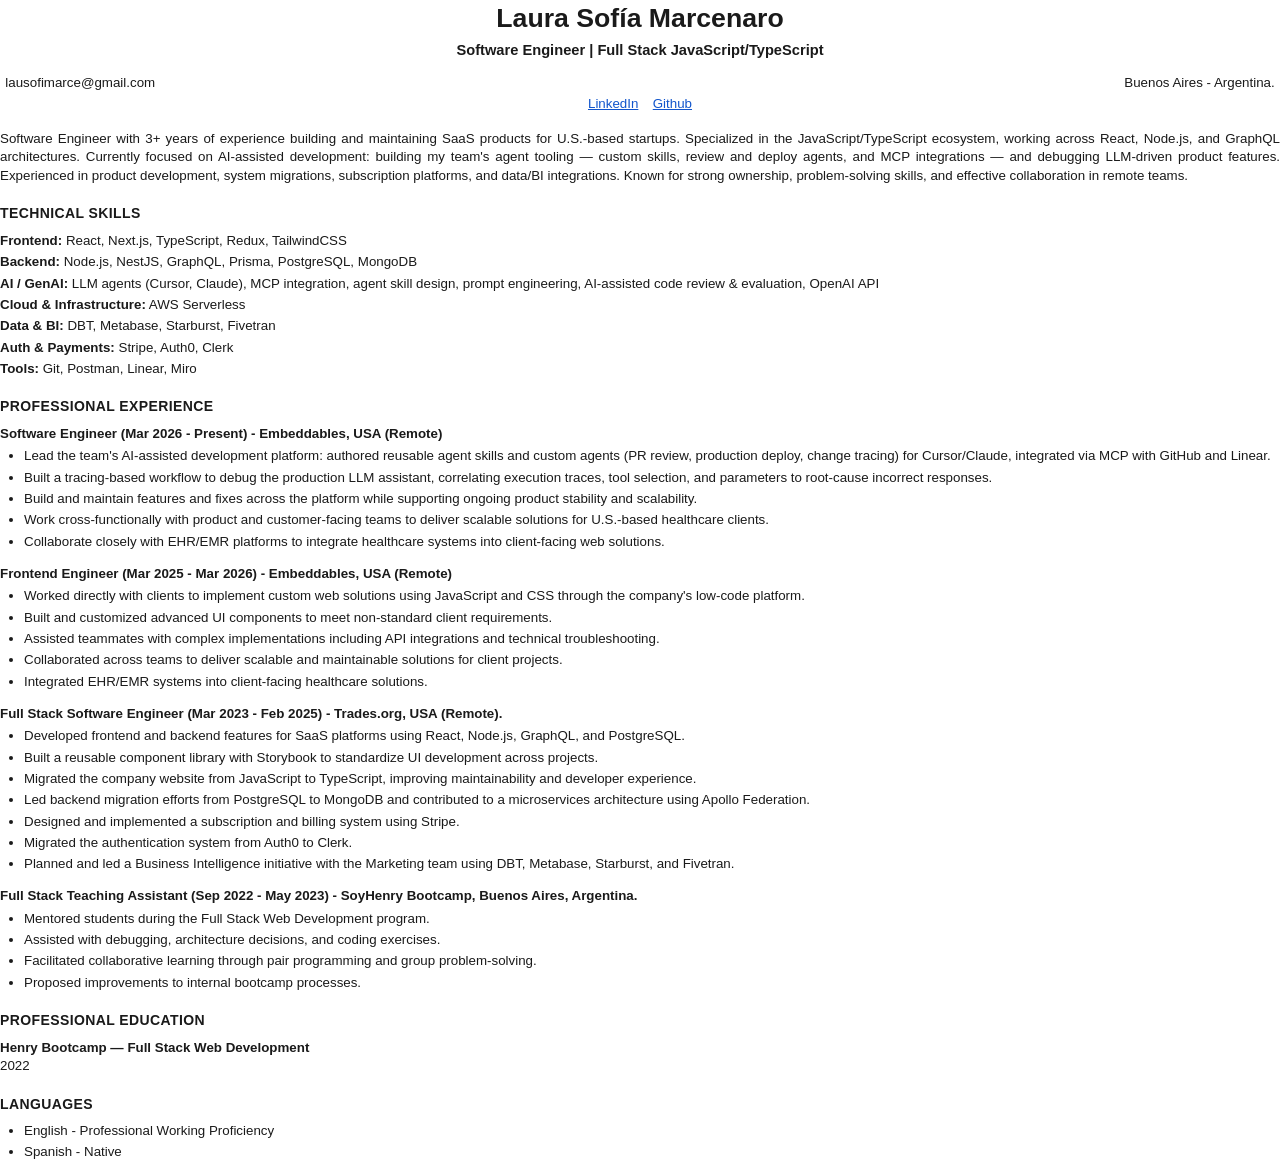
==== assets/cv-src/cv-en.html @ de094aa5 "Update CVs to surface AI-assisted development work Rebuild both CV PDFs from new HTML sources (asset" ====
<!DOCTYPE html>
<html lang="en">
<head>
<meta charset="utf-8">
<title>Laura Sofía Marcenaro — CV</title>
<style>
  @page { size: A4; margin: 18mm 16mm; }
  * { box-sizing: border-box; }
  body {
    font-family: Arial, Helvetica, sans-serif;
    font-size: 10pt;
    line-height: 1.4;
    color: #1a1a1a;
    margin: 0;
  }
  h1 {
    text-align: center;
    font-size: 20pt;
    margin: 0 0 2pt;
  }
  .subtitle {
    text-align: center;
    font-weight: bold;
    font-size: 11pt;
    margin: 0 0 10pt;
  }
  .contact {
    display: flex;
    justify-content: space-between;
    font-size: 10pt;
    margin: 0 4pt;
  }
  .links {
    text-align: center;
    margin: 2pt 0 12pt;
  }
  .links a { color: #1155cc; text-decoration: underline; margin: 0 4pt; }
  .summary { text-align: justify; margin: 0 0 14pt; }
  h2 {
    font-size: 10.5pt;
    text-transform: uppercase;
    letter-spacing: 0.3pt;
    margin: 14pt 0 6pt;
  }
  .skills p { margin: 0 0 2pt; }
  .job { margin: 0 0 10pt; }
  .job-title { font-weight: bold; margin: 0 0 3pt; }
  ul { margin: 0; padding-left: 18pt; }
  li { margin: 0 0 2pt; }
  .edu p { margin: 0; }
  .tight { page-break-inside: avoid; }
</style>
</head>
<body>

  <h1>Laura Sofía Marcenaro</h1>
  <div class="subtitle">Software Engineer | Full Stack JavaScript/TypeScript</div>

  <div class="contact">
    <span>lausofimarce@gmail.com</span>
    <span>Buenos Aires - Argentina.</span>
  </div>
  <div class="links">
    <a href="https://www.linkedin.com/in/laura-marcenaro/">LinkedIn</a>
    <a href="https://github.com/Azrux">Github</a>
  </div>

  <p class="summary">
    Software Engineer with 3+ years of experience building and maintaining SaaS products for U.S.-based startups.
    Specialized in the JavaScript/TypeScript ecosystem, working across React, Node.js, and GraphQL architectures.
    Currently focused on AI-assisted development: building my team's agent tooling &mdash; custom skills, review and
    deploy agents, and MCP integrations &mdash; and debugging LLM-driven product features. Experienced in product
    development, system migrations, subscription platforms, and data/BI integrations. Known for strong ownership,
    problem-solving skills, and effective collaboration in remote teams.
  </p>

  <h2>Technical Skills</h2>
  <div class="skills">
    <p><b>Frontend:</b> React, Next.js, TypeScript, Redux, TailwindCSS</p>
    <p><b>Backend:</b> Node.js, NestJS, GraphQL, Prisma, PostgreSQL, MongoDB</p>
    <p><b>AI / GenAI:</b> LLM agents (Cursor, Claude), MCP integration, agent skill design, prompt engineering, AI-assisted code review &amp; evaluation, OpenAI API</p>
    <p><b>Cloud &amp; Infrastructure:</b> AWS Serverless</p>
    <p><b>Data &amp; BI:</b> DBT, Metabase, Starburst, Fivetran</p>
    <p><b>Auth &amp; Payments:</b> Stripe, Auth0, Clerk</p>
    <p><b>Tools:</b> Git, Postman, Linear, Miro</p>
  </div>

  <h2>Professional Experience</h2>

  <div class="job">
    <p class="job-title">Software Engineer (Mar 2026 - Present) - Embeddables, USA (Remote)</p>
    <ul>
      <li>Lead the team's AI-assisted development platform: authored reusable agent skills and custom agents
        (PR review, production deploy, change tracing) for Cursor/Claude, integrated via MCP with GitHub and Linear.</li>
      <li>Built a tracing-based workflow to debug the production LLM assistant, correlating execution traces,
        tool selection, and parameters to root-cause incorrect responses.</li>
      <li>Build and maintain features and fixes across the platform while supporting ongoing product stability and scalability.</li>
      <li>Work cross-functionally with product and customer-facing teams to deliver scalable solutions for U.S.-based healthcare clients.</li>
      <li>Collaborate closely with EHR/EMR platforms to integrate healthcare systems into client-facing web solutions.</li>
    </ul>
  </div>

  <div class="job">
    <p class="job-title">Frontend Engineer (Mar 2025 - Mar 2026) - Embeddables, USA (Remote)</p>
    <ul>
      <li>Worked directly with clients to implement custom web solutions using JavaScript and CSS through the company's low-code platform.</li>
      <li>Built and customized advanced UI components to meet non-standard client requirements.</li>
      <li>Assisted teammates with complex implementations including API integrations and technical troubleshooting.</li>
      <li>Collaborated across teams to deliver scalable and maintainable solutions for client projects.</li>
      <li>Integrated EHR/EMR systems into client-facing healthcare solutions.</li>
    </ul>
  </div>

  <div class="job">
    <p class="job-title">Full Stack Software Engineer (Mar 2023 - Feb 2025) - Trades.org, USA (Remote).</p>
    <ul>
      <li>Developed frontend and backend features for SaaS platforms using React, Node.js, GraphQL, and PostgreSQL.</li>
      <li>Built a reusable component library with Storybook to standardize UI development across projects.</li>
      <li>Migrated the company website from JavaScript to TypeScript, improving maintainability and developer experience.</li>
      <li>Led backend migration efforts from PostgreSQL to MongoDB and contributed to a microservices architecture using Apollo Federation.</li>
      <li>Designed and implemented a subscription and billing system using Stripe.</li>
      <li>Migrated the authentication system from Auth0 to Clerk.</li>
      <li>Planned and led a Business Intelligence initiative with the Marketing team using DBT, Metabase, Starburst, and Fivetran.</li>
    </ul>
  </div>

  <div class="job tight">
    <p class="job-title">Full Stack Teaching Assistant (Sep 2022 - May 2023) - SoyHenry Bootcamp, Buenos Aires, Argentina.</p>
    <ul>
      <li>Mentored students during the Full Stack Web Development program.</li>
      <li>Assisted with debugging, architecture decisions, and coding exercises.</li>
      <li>Facilitated collaborative learning through pair programming and group problem-solving.</li>
      <li>Proposed improvements to internal bootcamp processes.</li>
    </ul>
  </div>

  <div class="tight">
    <h2>Professional Education</h2>
    <div class="edu">
      <p><b>Henry Bootcamp — Full Stack Web Development</b></p>
      <p>2022</p>
    </div>

    <h2>Languages</h2>
    <ul>
      <li>English - Professional Working Proficiency</li>
      <li>Spanish - Native</li>
    </ul>
  </div>

</body>
</html>
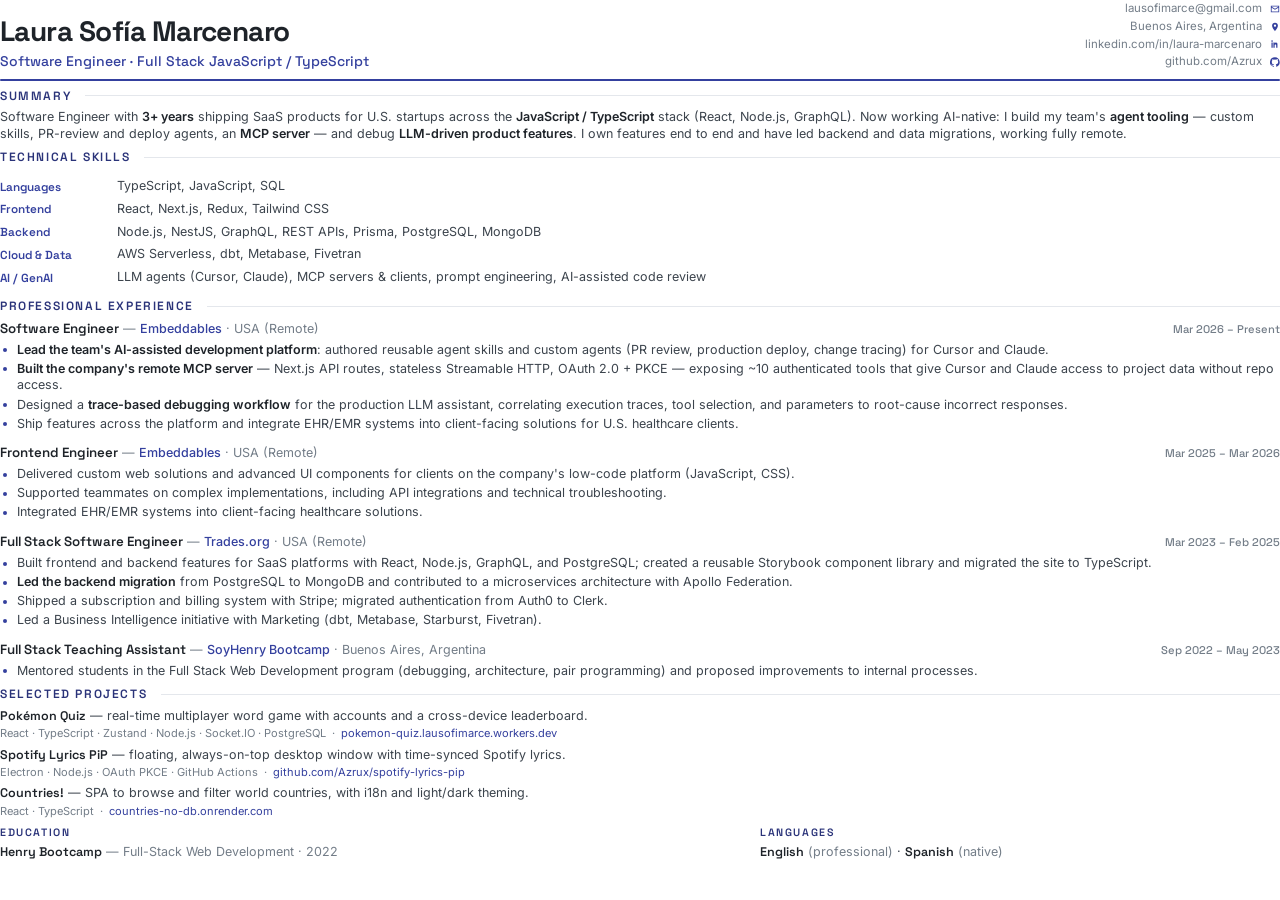
==== commit 3e2756e7: "Redesign CV: indigo one-pager, MCP server, clickable links - Rebuild cv-en/cv-es as a single-page A4" ====
--- a/assets/cv-src/cv-en.html
+++ b/assets/cv-src/cv-en.html
@@ -4,149 +4,326 @@
 <meta charset="utf-8">
 <title>Laura Sofía Marcenaro — CV</title>
 <style>
-  @page { size: A4; margin: 18mm 16mm; }
+  @import url('https://fonts.googleapis.com/css2?family=Space+Grotesk:wght@400;500;600;700&family=Inter:wght@400;500;600&display=swap');
+
+  :root {
+    --ink:        #1e2329;
+    --soft:       #3c444d;
+    --muted:      #737d88;
+    --accent:     #34409e;   /* indigo */
+    --accent-ink: #2a3379;
+    --tint:       #eef0fb;
+    --rule:       #e4e7ec;
+    --page:       #ffffff;
+  }
+
+  @page { size: A4; margin: 10mm 13mm; }
   * { box-sizing: border-box; }
+  html, body { margin: 0; padding: 0; }
   body {
-    font-family: Arial, Helvetica, sans-serif;
-    font-size: 10pt;
-    line-height: 1.4;
-    color: #1a1a1a;
-    margin: 0;
-  }
-  h1 {
-    text-align: center;
-    font-size: 20pt;
-    margin: 0 0 2pt;
-  }
-  .subtitle {
-    text-align: center;
-    font-weight: bold;
-    font-size: 11pt;
-    margin: 0 0 10pt;
-  }
-  .contact {
+    font-family: 'Inter', Arial, sans-serif;
+    font-size: 9.4pt;
+    line-height: 1.34;
+    color: var(--soft);
+    background: var(--page);
+    -webkit-print-color-adjust: exact;
+    print-color-adjust: exact;
+  }
+  a { color: inherit; text-decoration: none; }
+
+  /* ------------------------------------------------ masthead */
+  .masthead {
     display: flex;
     justify-content: space-between;
+    align-items: flex-end;
+    gap: 28pt;
+  }
+  .name {
+    font-family: 'Space Grotesk', sans-serif;
+    font-weight: 700;
+    font-size: 21pt;
+    letter-spacing: -0.4pt;
+    color: var(--ink);
+    margin: 0;
+    line-height: 1.1;
+    white-space: nowrap;
+  }
+  .role {
+    font-family: 'Space Grotesk', sans-serif;
+    font-weight: 500;
+    font-size: 10.5pt;
+    color: var(--accent);
+    margin-top: 4pt;
+  }
+  .contact {
+    text-align: right;
+    font-size: 8.6pt;
+    color: var(--muted);
+    line-height: 1.55;
+    white-space: nowrap;
+  }
+  .contact div { display: flex; align-items: center; justify-content: flex-end; gap: 6pt; }
+  .contact svg { width: 10px; height: 10px; fill: var(--accent); flex: none; }
+  .contact a { display: inline-flex; align-items: center; gap: 6pt; color: inherit; text-decoration: none; }
+
+  .divider {
+    height: 1.5pt;
+    background: var(--accent);
+    border: 0;
+    border-radius: 2pt;
+    margin: 6pt 0 0;
+  }
+
+  /* ------------------------------------------------ sections */
+  section { margin-top: 5pt; }
+  .sec-head {
+    display: flex;
+    align-items: center;
+    gap: 10pt;
+    margin-bottom: 4pt;
+  }
+  .sec-head h2 {
+    font-family: 'Space Grotesk', sans-serif;
+    font-size: 9pt;
+    font-weight: 600;
+    text-transform: uppercase;
+    letter-spacing: 1.2pt;
+    color: var(--accent-ink);
+    margin: 0;
+    flex: none;
+  }
+  .sec-head::after {
+    content: "";
+    flex: 1;
+    height: 1px;
+    background: var(--rule);
+  }
+
+  .summary { margin: 0; }
+  .summary b { color: var(--ink); font-weight: 600; }
+
+  /* ------------------------------------------------ skills */
+  .skills {
+    display: grid;
+    grid-template-columns: 74pt 1fr;
+    gap: 4.5pt 14pt;
+  }
+  .skills dt {
+    font-family: 'Space Grotesk', sans-serif;
+    font-weight: 600;
+    font-size: 8.8pt;
+    color: var(--accent);
+    padding-top: 0.5pt;
+  }
+  .skills dd { margin: 0; color: var(--soft); }
+
+  /* ------------------------------------------------ experience */
+  .job { margin-bottom: 9pt; page-break-inside: avoid; }
+  .job:last-child { margin-bottom: 0; }
+  .job-head {
+    display: flex;
+    justify-content: space-between;
+    align-items: baseline;
+    gap: 14pt;
+    margin-bottom: 1pt;
+  }
+  .job-title {
+    font-family: 'Space Grotesk', sans-serif;
+    font-weight: 600;
     font-size: 10pt;
-    margin: 0 4pt;
-  }
-  .links {
-    text-align: center;
-    margin: 2pt 0 12pt;
-  }
-  .links a { color: #1155cc; text-decoration: underline; margin: 0 4pt; }
-  .summary { text-align: justify; margin: 0 0 14pt; }
-  h2 {
-    font-size: 10.5pt;
+    color: var(--ink);
+  }
+  .job-org { color: var(--muted); font-weight: 400; }
+  .job-org b { color: var(--accent); font-weight: 500; }
+  .job-dates {
+    font-family: 'Space Grotesk', sans-serif;
+    font-size: 8.4pt;
+    font-weight: 500;
+    color: var(--muted);
+    white-space: nowrap;
+  }
+  ul { margin: 3pt 0 0; padding-left: 0; list-style: none; }
+  li {
+    position: relative;
+    padding-left: 13pt;
+    margin-bottom: 1.7pt;
+    color: var(--soft);
+  }
+  li:last-child { margin-bottom: 0; }
+  li::before {
+    content: "";
+    position: absolute;
+    left: 2pt;
+    top: 5pt;
+    width: 3pt;
+    height: 3pt;
+    background: var(--accent);
+    border-radius: 50%;
+  }
+  li b { color: var(--ink); font-weight: 600; }
+
+  /* ------------------------------------------------ projects */
+  .projects { display: flex; flex-direction: column; gap: 4pt; }
+  .project { page-break-inside: avoid; }
+  .project-name {
+    font-family: 'Space Grotesk', sans-serif;
+    font-weight: 600;
+    color: var(--ink);
+  }
+  .project-desc { color: var(--soft); }
+  .project-meta {
+    font-size: 8.3pt;
+    color: var(--muted);
+    margin-top: 1.5pt;
+  }
+  .project-meta a { color: var(--accent); }
+
+  /* ------------------------------------------------ footer grid */
+  .footer-grid {
+    display: grid;
+    grid-template-columns: 1.4fr 1fr;
+    gap: 24pt;
+  }
+  .fg-line { color: var(--soft); }
+  .fg-label {
+    font-family: 'Space Grotesk', sans-serif;
+    font-size: 8pt;
+    font-weight: 600;
     text-transform: uppercase;
-    letter-spacing: 0.3pt;
-    margin: 14pt 0 6pt;
-  }
-  .skills p { margin: 0 0 2pt; }
-  .job { margin: 0 0 10pt; }
-  .job-title { font-weight: bold; margin: 0 0 3pt; }
-  ul { margin: 0; padding-left: 18pt; }
-  li { margin: 0 0 2pt; }
-  .edu p { margin: 0; }
-  .tight { page-break-inside: avoid; }
+    letter-spacing: 1.2pt;
+    color: var(--accent-ink);
+    display: block;
+    margin-bottom: 3pt;
+  }
+  .fg-line b { font-family: 'Space Grotesk', sans-serif; color: var(--ink); font-weight: 600; }
+  .fg-line .dim { color: var(--muted); }
 </style>
 </head>
 <body>
 
-  <h1>Laura Sofía Marcenaro</h1>
-  <div class="subtitle">Software Engineer | Full Stack JavaScript/TypeScript</div>
-
-  <div class="contact">
-    <span>lausofimarce@gmail.com</span>
-    <span>Buenos Aires - Argentina.</span>
-  </div>
-  <div class="links">
-    <a href="https://www.linkedin.com/in/laura-marcenaro/">LinkedIn</a>
-    <a href="https://github.com/Azrux">Github</a>
-  </div>
-
-  <p class="summary">
-    Software Engineer with 3+ years of experience building and maintaining SaaS products for U.S.-based startups.
-    Specialized in the JavaScript/TypeScript ecosystem, working across React, Node.js, and GraphQL architectures.
-    Currently focused on AI-assisted development: building my team's agent tooling &mdash; custom skills, review and
-    deploy agents, and MCP integrations &mdash; and debugging LLM-driven product features. Experienced in product
-    development, system migrations, subscription platforms, and data/BI integrations. Known for strong ownership,
-    problem-solving skills, and effective collaboration in remote teams.
-  </p>
-
-  <h2>Technical Skills</h2>
-  <div class="skills">
-    <p><b>Frontend:</b> React, Next.js, TypeScript, Redux, TailwindCSS</p>
-    <p><b>Backend:</b> Node.js, NestJS, GraphQL, Prisma, PostgreSQL, MongoDB</p>
-    <p><b>AI / GenAI:</b> LLM agents (Cursor, Claude), MCP integration, agent skill design, prompt engineering, AI-assisted code review &amp; evaluation, OpenAI API</p>
-    <p><b>Cloud &amp; Infrastructure:</b> AWS Serverless</p>
-    <p><b>Data &amp; BI:</b> DBT, Metabase, Starburst, Fivetran</p>
-    <p><b>Auth &amp; Payments:</b> Stripe, Auth0, Clerk</p>
-    <p><b>Tools:</b> Git, Postman, Linear, Miro</p>
-  </div>
-
-  <h2>Professional Experience</h2>
-
-  <div class="job">
-    <p class="job-title">Software Engineer (Mar 2026 - Present) - Embeddables, USA (Remote)</p>
-    <ul>
-      <li>Lead the team's AI-assisted development platform: authored reusable agent skills and custom agents
-        (PR review, production deploy, change tracing) for Cursor/Claude, integrated via MCP with GitHub and Linear.</li>
-      <li>Built a tracing-based workflow to debug the production LLM assistant, correlating execution traces,
-        tool selection, and parameters to root-cause incorrect responses.</li>
-      <li>Build and maintain features and fixes across the platform while supporting ongoing product stability and scalability.</li>
-      <li>Work cross-functionally with product and customer-facing teams to deliver scalable solutions for U.S.-based healthcare clients.</li>
-      <li>Collaborate closely with EHR/EMR platforms to integrate healthcare systems into client-facing web solutions.</li>
-    </ul>
-  </div>
-
-  <div class="job">
-    <p class="job-title">Frontend Engineer (Mar 2025 - Mar 2026) - Embeddables, USA (Remote)</p>
-    <ul>
-      <li>Worked directly with clients to implement custom web solutions using JavaScript and CSS through the company's low-code platform.</li>
-      <li>Built and customized advanced UI components to meet non-standard client requirements.</li>
-      <li>Assisted teammates with complex implementations including API integrations and technical troubleshooting.</li>
-      <li>Collaborated across teams to deliver scalable and maintainable solutions for client projects.</li>
-      <li>Integrated EHR/EMR systems into client-facing healthcare solutions.</li>
-    </ul>
-  </div>
-
-  <div class="job">
-    <p class="job-title">Full Stack Software Engineer (Mar 2023 - Feb 2025) - Trades.org, USA (Remote).</p>
-    <ul>
-      <li>Developed frontend and backend features for SaaS platforms using React, Node.js, GraphQL, and PostgreSQL.</li>
-      <li>Built a reusable component library with Storybook to standardize UI development across projects.</li>
-      <li>Migrated the company website from JavaScript to TypeScript, improving maintainability and developer experience.</li>
-      <li>Led backend migration efforts from PostgreSQL to MongoDB and contributed to a microservices architecture using Apollo Federation.</li>
-      <li>Designed and implemented a subscription and billing system using Stripe.</li>
-      <li>Migrated the authentication system from Auth0 to Clerk.</li>
-      <li>Planned and led a Business Intelligence initiative with the Marketing team using DBT, Metabase, Starburst, and Fivetran.</li>
-    </ul>
-  </div>
-
-  <div class="job tight">
-    <p class="job-title">Full Stack Teaching Assistant (Sep 2022 - May 2023) - SoyHenry Bootcamp, Buenos Aires, Argentina.</p>
-    <ul>
-      <li>Mentored students during the Full Stack Web Development program.</li>
-      <li>Assisted with debugging, architecture decisions, and coding exercises.</li>
-      <li>Facilitated collaborative learning through pair programming and group problem-solving.</li>
-      <li>Proposed improvements to internal bootcamp processes.</li>
-    </ul>
-  </div>
-
-  <div class="tight">
-    <h2>Professional Education</h2>
-    <div class="edu">
-      <p><b>Henry Bootcamp — Full Stack Web Development</b></p>
-      <p>2022</p>
-    </div>
-
-    <h2>Languages</h2>
-    <ul>
-      <li>English - Professional Working Proficiency</li>
-      <li>Spanish - Native</li>
-    </ul>
-  </div>
+  <header class="masthead">
+    <div>
+      <h1 class="name">Laura Sofía Marcenaro</h1>
+      <div class="role">Software Engineer · Full Stack JavaScript / TypeScript</div>
+    </div>
+    <div class="contact">
+      <div>
+        <a href="mailto:lausofimarce@gmail.com" target="_blank" rel="noopener"><span>lausofimarce@gmail.com</span><svg viewBox="0 0 24 24"><path d="M2 4h20v16H2V4zm2 2v.4l8 5 8-5V6H4zm16 2.9-8 5-8-5V18h16V8.9z"/></svg></a></div>
+      <div>
+        <span>Buenos Aires, Argentina</span>
+        <svg viewBox="0 0 24 24"><path d="M12 2C8 2 5 5 5 9c0 5 7 13 7 13s7-8 7-13c0-4-3-7-7-7zm0 9.5A2.5 2.5 0 1 1 12 6a2.5 2.5 0 0 1 0 5.5z"/></svg>
+      </div>
+      <div>
+        <a href="https://www.linkedin.com/in/laura-marcenaro/" target="_blank" rel="noopener"><span>linkedin.com/in/laura-marcenaro</span><svg viewBox="0 0 24 24"><path d="M6.94 5a2 2 0 1 1-4 0 2 2 0 0 1 4 0zM3.5 8.5h3V21h-3V8.5zm5 0h2.88v1.71h.04c.4-.76 1.38-1.56 2.84-1.56 3.04 0 3.6 2 3.6 4.59V21h-3v-5.16c0-1.23-.02-2.81-1.71-2.81-1.71 0-1.97 1.34-1.97 2.72V21h-3V8.5z"/></svg></a></div>
+      <div>
+        <a href="https://github.com/Azrux" target="_blank" rel="noopener"><span>github.com/Azrux</span><svg viewBox="0 0 24 24"><path d="M12 .5a12 12 0 0 0-3.8 23.4c.6.1.8-.3.8-.6v-2c-3.3.7-4-1.6-4-1.6-.6-1.4-1.4-1.8-1.4-1.8-1-.7 0-.7 0-.7 1.2 0 1.9 1.2 1.9 1.2 1 1.8 2.8 1.3 3.5 1 .1-.8.4-1.3.8-1.6-2.7-.3-5.5-1.3-5.5-6 0-1.3.5-2.4 1.2-3.2 0-.4-.5-1.6.2-3.2 0 0 1-.3 3.3 1.2a11.5 11.5 0 0 1 6 0C17.3 4.7 18.3 5 18.3 5c.7 1.6.2 2.8.1 3.2.8.8 1.2 1.9 1.2 3.2 0 4.7-2.8 5.7-5.5 6 .4.4.8 1.1.8 2.3v3.3c0 .3.2.7.8.6A12 12 0 0 0 12 .5z"/></svg></a></div>
+    </div>
+  </header>
+  <hr class="divider">
+
+  <section>
+    <div class="sec-head"><h2>Summary</h2></div>
+    <p class="summary">
+      Software Engineer with <b>3+ years</b> shipping SaaS products for U.S. startups across the
+      <b>JavaScript / TypeScript</b> stack (React, Node.js, GraphQL). Now working AI-native: I build my team's
+      <b>agent tooling</b> — custom skills, PR-review and deploy agents, an <b>MCP server</b> — and debug
+      <b>LLM-driven product features</b>. I own features end to end and have led backend and data migrations, working fully remote.
+    </p>
+  </section>
+
+  <section>
+    <div class="sec-head"><h2>Technical Skills</h2></div>
+    <dl class="skills">
+      <dt>Languages</dt><dd>TypeScript, JavaScript, SQL</dd>
+      <dt>Frontend</dt><dd>React, Next.js, Redux, Tailwind CSS</dd>
+      <dt>Backend</dt><dd>Node.js, NestJS, GraphQL, REST APIs, Prisma, PostgreSQL, MongoDB</dd>
+      <dt>Cloud &amp; Data</dt><dd>AWS Serverless, dbt, Metabase, Fivetran</dd>
+      <dt>AI / GenAI</dt><dd>LLM agents (Cursor, Claude), MCP servers &amp; clients, prompt engineering, AI-assisted code review</dd>
+    </dl>
+  </section>
+
+  <section>
+    <div class="sec-head"><h2>Professional Experience</h2></div>
+
+    <div class="job">
+      <div class="job-head">
+        <div><span class="job-title">Software Engineer</span> <span class="job-org">— <b>Embeddables</b> · USA (Remote)</span></div>
+        <div class="job-dates">Mar 2026 – Present</div>
+      </div>
+      <ul>
+        <li><b>Lead the team's AI-assisted development platform</b>: authored reusable agent skills and custom agents (PR review, production deploy, change tracing) for Cursor and Claude.</li>
+        <li><b>Built the company's remote MCP server</b> — Next.js API routes, stateless Streamable HTTP, OAuth 2.0 + PKCE — exposing ~10 authenticated tools that give Cursor and Claude access to project data without repo access.</li>
+        <li>Designed a <b>trace-based debugging workflow</b> for the production LLM assistant, correlating execution traces, tool selection, and parameters to root-cause incorrect responses.</li>
+        <li>Ship features across the platform and integrate EHR/EMR systems into client-facing solutions for U.S. healthcare clients.</li>
+      </ul>
+    </div>
+
+    <div class="job">
+      <div class="job-head">
+        <div><span class="job-title">Frontend Engineer</span> <span class="job-org">— <b>Embeddables</b> · USA (Remote)</span></div>
+        <div class="job-dates">Mar 2025 – Mar 2026</div>
+      </div>
+      <ul>
+        <li>Delivered custom web solutions and advanced UI components for clients on the company's low-code platform (JavaScript, CSS).</li>
+        <li>Supported teammates on complex implementations, including API integrations and technical troubleshooting.</li>
+        <li>Integrated EHR/EMR systems into client-facing healthcare solutions.</li>
+      </ul>
+    </div>
+
+    <div class="job">
+      <div class="job-head">
+        <div><span class="job-title">Full Stack Software Engineer</span> <span class="job-org">— <b>Trades.org</b> · USA (Remote)</span></div>
+        <div class="job-dates">Mar 2023 – Feb 2025</div>
+      </div>
+      <ul>
+        <li>Built frontend and backend features for SaaS platforms with React, Node.js, GraphQL, and PostgreSQL; created a reusable Storybook component library and migrated the site to TypeScript.</li>
+        <li><b>Led the backend migration</b> from PostgreSQL to MongoDB and contributed to a microservices architecture with Apollo Federation.</li>
+        <li>Shipped a subscription and billing system with Stripe; migrated authentication from Auth0 to Clerk.</li>
+        <li>Led a Business Intelligence initiative with Marketing (dbt, Metabase, Starburst, Fivetran).</li>
+      </ul>
+    </div>
+
+    <div class="job">
+      <div class="job-head">
+        <div><span class="job-title">Full Stack Teaching Assistant</span> <span class="job-org">— <b>SoyHenry Bootcamp</b> · Buenos Aires, Argentina</span></div>
+        <div class="job-dates">Sep 2022 – May 2023</div>
+      </div>
+      <ul>
+        <li>Mentored students in the Full Stack Web Development program (debugging, architecture, pair programming) and proposed improvements to internal processes.</li>
+      </ul>
+    </div>
+  </section>
+
+  <section>
+    <div class="sec-head"><h2>Selected Projects</h2></div>
+    <div class="projects">
+      <div class="project">
+        <span class="project-name">Pokémon Quiz</span> <span class="project-desc">— real-time multiplayer word game with accounts and a cross-device leaderboard.</span>
+        <div class="project-meta">React · TypeScript · Zustand · Node.js · Socket.IO · PostgreSQL &nbsp;·&nbsp; <a href="https://pokemon-quiz.lausofimarce.workers.dev" target="_blank" rel="noopener">pokemon-quiz.lausofimarce.workers.dev</a></div>
+      </div>
+      <div class="project">
+        <span class="project-name">Spotify Lyrics PiP</span> <span class="project-desc">— floating, always-on-top desktop window with time-synced Spotify lyrics.</span>
+        <div class="project-meta">Electron · Node.js · OAuth PKCE · GitHub Actions &nbsp;·&nbsp; <a href="https://github.com/Azrux/spotify-lyrics-pip" target="_blank" rel="noopener">github.com/Azrux/spotify-lyrics-pip</a></div>
+      </div>
+      <div class="project">
+        <span class="project-name">Countries!</span> <span class="project-desc">— SPA to browse and filter world countries, with i18n and light/dark theming.</span>
+        <div class="project-meta">React · TypeScript &nbsp;·&nbsp; <a href="https://countries-no-db.onrender.com" target="_blank" rel="noopener">countries-no-db.onrender.com</a></div>
+      </div>
+    </div>
+  </section>
+
+  <section>
+    <div class="footer-grid">
+      <div>
+        <span class="fg-label">Education</span>
+        <div class="fg-line"><b>Henry Bootcamp</b> <span class="dim">— Full-Stack Web Development · 2022</span></div>
+      </div>
+      <div>
+        <span class="fg-label">Languages</span>
+        <div class="fg-line"><b>English</b> <span class="dim">(professional)</span> · <b>Spanish</b> <span class="dim">(native)</span></div>
+      </div>
+    </div>
+  </section>
 
 </body>
 </html>
